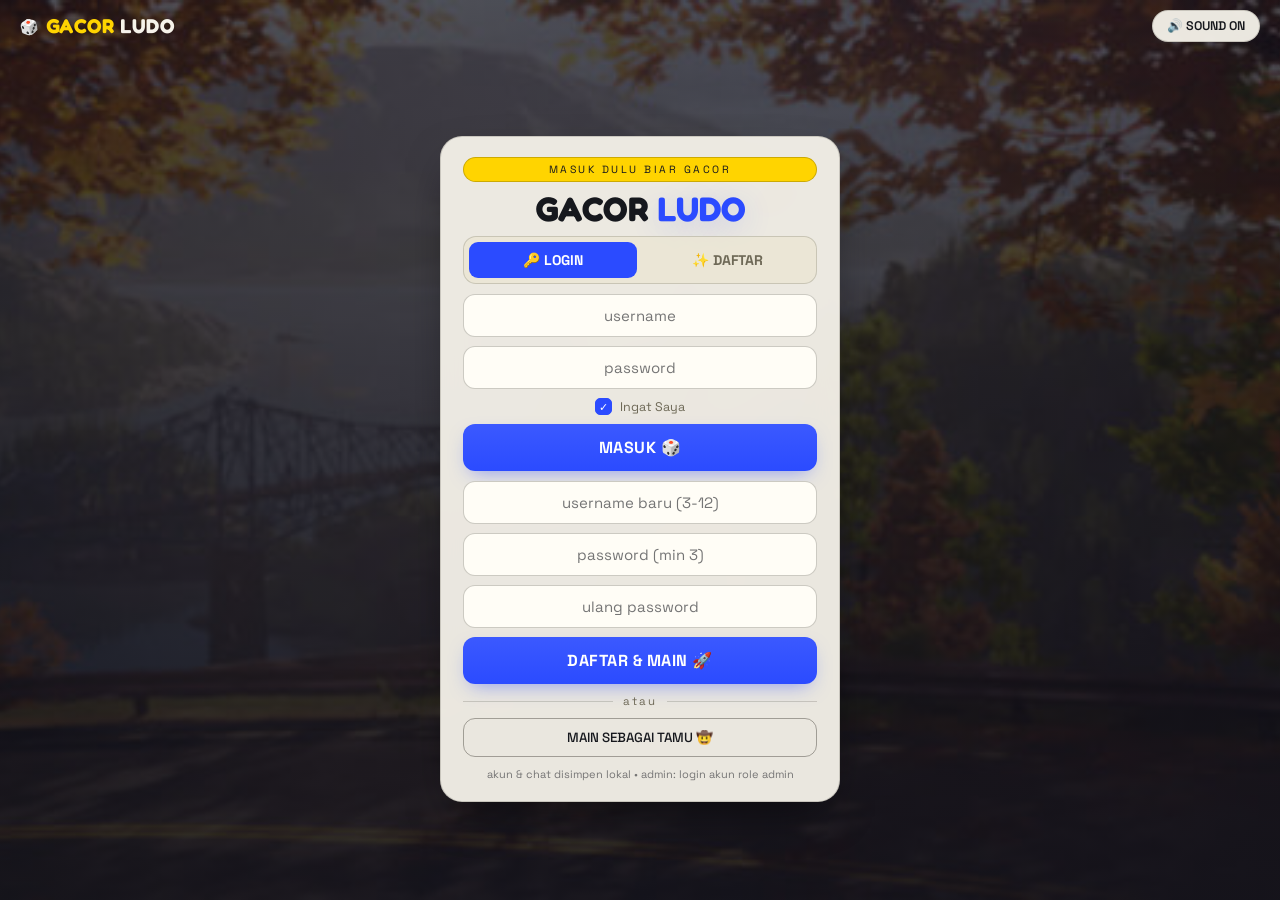
==== index.html @ 1b4fc074 "v7.4: fix admin double login — dashboard auto-unlock kalau udah login akun role admin (form kedua di" ====
<!DOCTYPE html>
<html lang="id">
<head>
<meta charset="UTF-8">
<meta name="viewport" content="width=device-width, initial-scale=1, viewport-fit=cover">
<meta name="theme-color" content="#141B2E">
<title>GACOR LUDO — Ludo Online 4 Pemain</title>
<link rel="preconnect" href="https://fonts.googleapis.com">
<link rel="preconnect" href="https://fonts.gstatic.com" crossorigin>
<link href="https://fonts.googleapis.com/css2?family=Fredoka:wght@400;500;600;700&family=Space+Grotesk:wght@400;500;700&display=swap" rel="stylesheet">
<link rel="stylesheet" href="css/style.css?v=7.4">
</head>
<body>
<div id="bg"><img id="bgImg" src="assets/img/bg-lobby.jpg" alt=""><div class="bgShade"></div></div>

<header id="top">
  <div id="brand"><span class="diceIco">🎲</span><span class="b1">GACOR</span><span class="b2">LUDO</span></div>
  <div id="topBtns">
    <span id="userChip" class="chip" hidden></span>
    <span id="roomChip" class="chip" hidden></span>
    <button id="sndBtn" class="chipBtn">🔊 SOUND ON</button>
    <button id="adminBtn" class="chipBtn" hidden>📊 ADMIN</button>
    <button id="quitBtn" class="chipBtn danger" hidden>KELUAR</button>
  </div>
</header>

<main>
  <!-- AUTH -->
  <section id="scr-auth" class="screen">
    <div class="authBox">
      <div class="badge">MASUK DULU BIAR GACOR</div>
      <h1 class="authTitle">GACOR <span>LUDO</span></h1>
      <div class="authTabs">
        <button id="tabLogin" class="on">🔑 LOGIN</button>
        <button id="tabReg">✨ DAFTAR</button>
      </div>
      <div class="authForm" id="fLogin">
        <input id="loginUser" class="aIn" maxlength="12" placeholder="username" autocomplete="off">
        <input id="loginPw" class="aIn" type="password" maxlength="24" placeholder="password">
        <label class="remember"><input type="checkbox" id="rememberMe" checked><span class="cbx"></span>Ingat Saya</label>
        <button id="btnLogin" class="go big">MASUK 🎲</button>
      </div>
      <div class="authForm" id="fReg" hidden>
        <input id="regUser" class="aIn" maxlength="12" placeholder="username baru (3-12)" autocomplete="off">
        <input id="regPw" class="aIn" type="password" maxlength="24" placeholder="password (min 3)">
        <input id="regPw2" class="aIn" type="password" maxlength="24" placeholder="ulang password">
        <button id="btnReg" class="go big">DAFTAR &amp; MAIN 🚀</button>
      </div>
      <div class="authSep">atau</div>
      <button id="btnGuest" class="ghost">MAIN SEBAGAI TAMU 🤠</button>
      <p class="foot">akun &amp; chat disimpen lokal • admin: login akun role admin</p>
    </div>
  </section>

  <!-- MENU / LOBBY (100vh fit) -->
  <section id="scr-menu" class="screen" hidden>
    <div class="hero">
      <div class="badge">ONLINE • ROOM CODE • LAWAN BOT • 4 PEMAIN</div>
      <h1>GACOR <span>LUDO</span></h1>
    </div>
    <div class="menuGrid">
      <div class="modes">
        <div class="mcard">
          <div class="mt">🤖 LAWAN BOT</div>
          <div class="seg" id="botN"><button data-v="1" class="on">1 BOT</button><button data-v="2">2 BOT</button><button data-v="3">3 BOT</button></div>
          <button class="go" data-mode="bot">GAS MAIN →</button>
        </div>
        <div class="mcard">
          <div class="mt">🌐 BUAT ROOM</div>
          <div class="md">Main online beneran. Dapet kode room, share ke temen-temen lo.</div>
          <div class="seg" id="roomMode"><button data-v="public" class="on">🌍 PUBLIK</button><button data-v="private">🔒 PRIVAT</button></div>
          <input id="roomPwIn" class="codeIn" type="password" maxlength="12" placeholder="PW ROOM (privat)" autocomplete="off" hidden>
          <button class="go" data-mode="host">BUAT ROOM →</button>
        </div>
        <div class="mcard">
          <div class="mt">🔑 JOIN ROOM</div>
          <input id="codeIn" class="codeIn" maxlength="6" placeholder="KODE" autocomplete="off">
          <input id="pwIn" class="codeIn" type="password" maxlength="12" placeholder="PW (kalo privat)" autocomplete="off">
          <button class="go" data-mode="join">MASUK ROOM →</button>
        </div>
        <div class="mcard">
          <div class="mt">🌍 ROOM PUBLIK</div>
          <div id="pubBox" class="pubList"><span class="mut">sepi — belum ada room publik 🌙</span></div>
        </div>
        <div class="mcard">
          <div class="mt">📜 RIWAYAT</div>
          <div id="histBox" class="histBox">belum ada game — gas main dulu!</div>
        </div>
      </div>
      <div class="chatBox menuChat">
        <div class="ft">💬 CHAT GLOBAL</div>
        <div class="chatList" data-room="global"></div>
        <form class="chatForm"><input maxlength="120" placeholder="ngobong sama semua…" autocomplete="off"><button type="submit" class="go">➤</button></form>
      </div>
    </div>
    <p class="foot">dadu jujur • token nggak bisa ditipu • semoga gacor 🍀</p>
  </section>

  <!-- LOBBY ROOM -->
  <section id="scr-lobby" class="screen" hidden>
    <div class="lob">
      <div class="lobT">LOBI ROOM</div>
      <div class="codeBig"><span id="codeTxt">·····</span><button id="copyBtn" title="copy kode">📋</button></div>
      <div class="lobHint">share kode ini ke temen lo — host bisa isi kursi kosong pake bot.</div>
      <div id="seatList"></div>
      <div class="chatBox lobChat">
        <div class="ft">💬 CHAT ROOM</div>
        <div class="chatList" data-room="lobby"></div>
        <form class="chatForm"><input maxlength="120" placeholder="santai dulu, ngobrol…" autocomplete="off"><button type="submit" class="go">➤</button></form>
      </div>
      <div class="lobBtns">
        <button id="startBtn" class="go big">MULAI MAIN 🎲</button>
        <button id="leaveBtn" class="ghost">KELUAR</button>
      </div>
    </div>
  </section>

  <!-- GAME -->
  <section id="scr-game" class="screen" hidden>
    <div id="boardCol">
      <div id="boardWrap">
        <div id="boardBox">
          <!-- 4 slot dadu di luar papan: nempel pangkalan masing-masing -->
          <div class="diceSlot" id="slot-red" data-seat="0"><div class="slotRing"></div></div>
          <div class="diceSlot" id="slot-green" data-seat="1"><div class="slotRing"></div></div>
          <div class="diceSlot" id="slot-yellow" data-seat="2"><div class="slotRing"></div></div>
          <div class="diceSlot" id="slot-blue" data-seat="3"><div class="slotRing"></div></div>
          <div id="board"></div>
          <!-- dadu 3D + hint: pencet dadu buat lempar -->
          <div id="diceDock" hidden>
            <div class="diceWrap" id="diceWrap"><div class="dice" id="dice"><div class="cube" id="cube"></div></div></div>
            <div id="diceHint">…</div>
          </div>
        </div>
      </div>
    </div>
    <aside id="side">
      <div id="turnbar"><span class="td" id="turnDot"></span><span id="turnTxt">…</span></div>
      <div class="chatBox">
        <div class="ft">💬 CHAT MATCH</div>
        <div class="chatList" data-room="global"></div>
        <form class="chatForm"><input id="chatIn" maxlength="120" placeholder="ngomong dong…" autocomplete="off"><button type="submit" class="go">➤</button></form>
      </div>
    </aside>
  </section>

  <!-- ADMIN (dipisah section, di bawah — buka via tombol ADMIN yang cuma muncul buat role admin) -->
  <section id="scr-admin" class="screen" hidden>
    <div class="adminWrap">
      <div class="aHead">
        <h1 class="admTitle">📊 ADMIN <span>GACOR LUDO</span></h1>
        <button class="chipBtn" id="admBack">← BALIK GAME</button>
      </div>

      <div id="lockCard" class="aCard">
        <h2>MASUK DASHBOARD</h2>
        <div class="mut" style="font-size:12px;margin-top:-6px">login dulu di game pakai akun role admin — dashboard bakal kebuka otomatis 👑</div>
        <div class="pwForm">
          <input id="admUser" placeholder="username admin" autocomplete="off">
          <input id="admPw" type="password" placeholder="password akun" autocomplete="off">
          <button class="aBtn gold" id="admGo">BUKA 🔓</button>
        </div>
      </div>

      <div id="dash" hidden>
        <div class="statRow">
          <div class="stat"><div class="n" id="stUsers">0</div><div class="l">AKUN</div></div>
          <div class="stat"><div class="n" id="stOnline">0</div><div class="l">ONLINE</div></div>
          <div class="stat"><div class="n" id="stGames">0</div><div class="l">GAME</div></div>
          <div class="stat"><div class="n" id="stChat">0</div><div class="l">CHAT</div></div>
        </div>

        <div class="aCard">
          <h2>🟢 YANG ONLINE <span class="mut" id="onlineWhen"></span></h2>
          <div id="onlineList"></div>
        </div>

        <div class="aCard">
          <h2>👤 AKUN + PASSWORD <button class="aBtn" id="togglePw">👁️ TAMPILIN</button></h2>
          <div style="overflow-x:auto"><table id="userTable"></table></div>
        </div>

        <div class="aCard">
          <h2>💬 CHAT PEMAIN <button class="aBtn danger" id="clearChat">🗑️ HAPUS SEMUA</button></h2>
          <div id="chatView" style="max-height:280px;overflow-y:auto"></div>
        </div>

        <div class="aCard">
          <h2>🏆 RIWAYAT GAME</h2>
          <div id="gameView" style="max-height:280px;overflow-y:auto"></div>
        </div>

        <div class="aCard">
          <h2>⚙️ GANTI PASSWORD AKUN LO <span class="mut" id="whoAmI"></span></h2>
          <div class="pwForm">
            <input id="oldPw" type="password" placeholder="password lama">
            <input id="newPw" type="password" placeholder="password baru (min 3)">
            <input id="newPw2" type="password" placeholder="ulang password baru">
            <button class="aBtn gold" id="savePw">GANTI PASSWORD 🔑</button>
          </div>
          <div class="mut" style="font-size:11px">tiap akun admin ganti password-nya sendiri — gak ada kode default global lagi</div>
          <div class="aBtns" style="margin-top:10px">
            <button class="aBtn" id="expBtn">⬇️ EXPORT DATABASE</button>
            <label class="aBtn" style="cursor:pointer">⬆️ IMPORT<input type="file" id="impFile" accept=".json" hidden></label>
          </div>
        </div>
      </div>
    </div>
  </section>
</main>

<div id="toasts"></div>
<div id="modal" hidden><div class="mbox" id="mbox"></div></div>
<div id="eatFlash"></div>
<canvas id="fx"></canvas>

<script src="js/db.js?v=7.4"></script>
<script src="js/game.js?v=7.4"></script>
<script src="js/net.js?v=7.4"></script>
<script src="js/ui.js?v=7.4"></script>
<script src="js/main.js?v=7.4"></script>
<script src="js/admin.js?v=7.4"></script>
</body>
</html>
---- css/style.css ----
:root{
  --bg:#10141F; --panel:rgba(246,243,234,.95); --panel2:#EFE9D8; --line:rgba(23,20,12,.16);
  --txt:#16181D; --mut:#6E6957; --gold:#FFD400; --gold2:#FFE066; --pri:#2B4BFF; --priD:#1E3AE0;
  --red:#E5484D; --redD:#B3383C; --green:#2FBF71; --greenD:#1F8A50;
  --yellow:#F2B705; --yellowD:#B98A04; --blue:#3E8BFF; --blueD:#2A5FB3;
  --cell:#F5EFE2; --ivory:#FDFBF4;
  --dsz:64px;
}
*{box-sizing:border-box;-webkit-tap-highlight-color:transparent}
html,body{margin:0;padding:0;height:100%}
body{
  background:var(--bg); color:var(--txt);
  font-family:'Space Grotesk',system-ui,Segoe UI,sans-serif;
  min-height:100dvh; overflow-x:hidden;
}
button{font-family:inherit;border:none;background:none;color:inherit;cursor:pointer}
input{font-family:inherit}
h1,h2,h3,.disp{font-family:'Fredoka','Segoe UI',sans-serif}

/* ===== background gambar (lobby & match) — TETAP, warna UI di atasnya yang dibenah ===== */
#bg{position:fixed;inset:0;z-index:-2;overflow:hidden;background:var(--bg)}
#bgImg{width:100%;height:100%;object-fit:cover;position:absolute;inset:0}
.bgShade{position:absolute;inset:0;background:
  linear-gradient(180deg, rgba(10,14,26,.72), rgba(10,14,26,.85)),
  radial-gradient(1000px 600px at 75% -10%, rgba(43,75,255,.12), transparent 60%),
  radial-gradient(900px 600px at -10% 110%, rgba(255,212,0,.07), transparent 55%)}
body[data-scene="game"] #bgImg{content:url('../assets/img/bg-match.jpg')}

/* ===== topbar ===== */
#top{display:flex;align-items:center;justify-content:space-between;gap:10px;
  padding:10px 20px;max-width:1280px;margin:0 auto}
#brand{font-family:'Fredoka';font-weight:700;font-size:20px;letter-spacing:.5px;display:flex;gap:6px;align-items:baseline;user-select:none;flex:none}
#brand .b1{color:var(--gold)}
#brand .b2{color:#F6F3EA}
#brand .diceIco{font-size:15px;transform:rotate(-12deg) translateY(-1px)}
#topBtns{display:flex;gap:8px;align-items:center;min-width:0}
#topBtns > *{flex-shrink:1}
.chip{background:var(--panel);border:1px solid var(--line);border-radius:999px;
  padding:5px 12px;font-size:12px;color:var(--mut);letter-spacing:1px;backdrop-filter:blur(8px)}
.chipBtn{background:var(--panel);border:1px solid var(--line);border-radius:999px;
  padding:7px 14px;font-size:12.5px;font-weight:600;color:var(--txt);transition:.18s;backdrop-filter:blur(8px)}
.chipBtn:hover{border-color:var(--pri);color:var(--pri)}
.chipBtn.danger:hover{border-color:var(--red);color:var(--red)}

main{max-width:1280px;margin:0 auto;padding:0 20px 4px}
.screen[hidden]{display:none!important}

/* ===== glass card ===== */
.glass{background:var(--panel);border:1px solid var(--line);border-radius:22px;
  backdrop-filter:blur(14px);box-shadow:0 18px 50px -20px #000a}

/* ===== auth (kartu cream) ===== */
#scr-auth{display:flex;justify-content:center;align-items:center;min-height:calc(100dvh - 66px);padding:8px 0}
.authBox{width:100%;max-width:400px;display:flex;flex-direction:column;gap:10px;
  padding:20px 22px;text-align:center;
  background:var(--panel);border:1px solid var(--line);border-radius:22px;
  backdrop-filter:blur(14px);box-shadow:0 18px 50px -20px #000a}
.authTitle{font-size:34px;margin:0;line-height:1;color:var(--txt)}
.authTitle span{color:var(--pri);text-shadow:0 6px 30px #2B4BFF33}
.authTabs{display:flex;gap:6px;background:rgba(236,230,212,.8);border:1px solid var(--line);border-radius:13px;padding:5px}
.authTabs button{flex:1;padding:9px 0;border-radius:9px;font-weight:700;font-size:14px;color:var(--mut);font-family:'Fredoka')}
.authTabs button.on{background:var(--pri);color:#fff}
.authForm{display:flex;flex-direction:column;gap:9px}
.aIn{background:#FFFDF6;border:1px solid rgba(23,20,12,.22);border-radius:12px;color:var(--txt);
  font-size:15px;padding:11px 14px;outline:none;text-align:center}
.aIn:focus{border-color:var(--pri)}
.remember{display:flex;align-items:center;gap:8px;justify-content:center;font-size:12.5px;color:var(--mut);cursor:pointer;user-select:none}
.remember input{display:none}
.remember .cbx{width:17px;height:17px;border-radius:5px;border:1.5px solid var(--mut);display:inline-grid;place-items:center;transition:.15s;flex:none}
.remember .cbx::after{content:'✓';font-size:11px;color:#fff;opacity:0;transform:scale(.4);transition:.15s}
.remember input:checked + .cbx{background:var(--pri);border-color:var(--pri)}
.remember input:checked + .cbx::after{opacity:1;transform:scale(1)}
.authSep{color:var(--mut);font-size:11.5px;letter-spacing:2px;display:flex;align-items:center;gap:10px}
.authSep::before,.authSep::after{content:'';flex:1;height:1px;background:var(--line)}
.authBox .foot{color:rgba(22,24,29,.55)}

/* ===== menu 100vh fit + chat global ===== */
#scr-menu{display:flex;flex-direction:column;gap:8px;min-height:calc(100dvh - 66px);justify-content:center}
.hero{display:flex;flex-direction:column;align-items:center;gap:8px;text-align:center}
.hero h1{font-size:clamp(36px,5.5vh,56px);margin:0;line-height:1;color:#F6F3EA}
.hero h1 span{color:var(--gold);text-shadow:0 8px 34px #FFD40044}
.badge{font-size:10.5px;letter-spacing:2.5px;color:#16181D;border:1px solid rgba(23,20,12,.22);
  border-radius:999px;padding:5px 14px;background:var(--gold)}
.menuGrid{display:grid;grid-template-columns:minmax(0,1.6fr) minmax(220px,1fr);gap:12px;width:100%}
.modes{display:grid;grid-template-columns:repeat(auto-fit,minmax(210px,1fr));gap:10px}
.mcard{background:var(--panel);border:1px solid var(--line);border-radius:18px;padding:13px;
  display:flex;flex-direction:column;gap:8px;backdrop-filter:blur(14px);
  transition:transform .2s,border-color .2s,box-shadow .2s}
.mcard:hover{transform:translateY(-3px);border-color:#FFD40099;box-shadow:0 16px 40px -16px #000c}
.mt{font-family:'Fredoka';font-weight:600;font-size:15.5px;letter-spacing:.4px}
.md{color:var(--mut);font-size:12px;line-height:1.45;flex:1}
.seg{display:flex;gap:5px;background:rgba(236,230,212,.8);border:1px solid var(--line);border-radius:11px;padding:4px}
.seg button{flex:1;padding:6.5px 0;border-radius:8px;font-weight:700;color:var(--mut);font-size:12.5px;transition:color .22s,background .22s}
.seg button.on{color:#16181D}
.seg button:not(.on):hover{color:var(--txt)}
.go{background:linear-gradient(180deg,#3B59FF,var(--pri));color:#fff;
  font-weight:700;font-size:13.5px;letter-spacing:.5px;border-radius:12px;padding:10px 14px;
  transition:transform .15s,box-shadow .15s,filter .15s;box-shadow:0 8px 20px -8px #2B4BFF88;font-family:'Fredoka')}
.go:hover{transform:translateY(-2px);filter:brightness(1.06)}
.go:active{transform:scale(.97)}
.go:disabled{filter:grayscale(.7) brightness(.7);cursor:not-allowed;transform:none}
.go.big{padding:13px;font-size:16px}
.go.ready{background:linear-gradient(180deg,#FFE066,var(--gold));color:#16181D;box-shadow:0 8px 22px -8px #FFD400AA;
  animation:pulseReady 1.6s ease-in-out infinite}
@keyframes pulseReady{0%,100%{transform:translateY(0)}50%{transform:translateY(-2px)}}
.ghost{border:1px solid rgba(23,20,12,.35);border-radius:12px;padding:10px 16px;color:var(--txt);font-weight:500;transition:.15s;background:transparent}
.ghost:hover{background:rgba(23,20,12,.06);border-color:rgba(23,20,12,.6)}
.codeIn{background:#FFFDF6;border:1px solid rgba(23,20,12,.22);border-radius:11px;color:var(--txt);
  font-size:16px;font-weight:700;letter-spacing:5px;text-align:center;padding:10px;outline:none;width:100%;text-transform:uppercase}
.codeIn:focus{border-color:var(--pri)}
#pwIn,#roomPwIn{letter-spacing:1.5px;font-size:14px}
.foot{color:rgba(246,243,234,.6);font-size:11px;text-align:center;margin:0}
.histBox{display:flex;flex-direction:column;gap:5px;max-height:150px;overflow-y:auto;font-size:11.5px}
.hStats{display:flex;gap:8px;flex-wrap:wrap;color:var(--txt);font-weight:600}
.hStats.mut{color:var(--mut);font-weight:400}
.hGame{display:flex;gap:8px;color:#3A3E48;line-height:1.4}
.hGame .w{color:#2FBF71;font-weight:700;white-space:nowrap}
.hGame.mut{color:#8A8368}

/* daftar room publik */
.pubList{display:flex;flex-direction:column;gap:6px;max-height:168px;overflow-y:auto;font-size:12px}
.pubList .mut{color:var(--mut)}
.pubRow{display:flex;align-items:center;gap:8px;background:#FFFDF6;border:1px solid var(--line);
  border-radius:10px;padding:7px 10px}
.pubRow .pc{font-family:'Fredoka';font-weight:700;letter-spacing:2px;color:var(--pri)}
.pubRow .ph{flex:1;color:var(--mut);overflow:hidden;text-overflow:ellipsis;white-space:nowrap}
.pubRow .go{padding:6px 10px;font-size:11px;border-radius:9px;letter-spacing:0}

/* ===== lobby room ===== */
#scr-lobby{display:flex;justify-content:center;align-items:center;min-height:calc(100dvh - 66px);padding:4px 0}
.lob{width:100%;max-width:520px;display:flex;flex-direction:column;gap:11px;padding:18px 22px;
  background:var(--panel);border:1px solid var(--line);border-radius:22px;
  backdrop-filter:blur(14px);box-shadow:0 18px 50px -20px #000a}
.lobT{font-family:'Fredoka';font-weight:600;font-size:13px;letter-spacing:3px;color:var(--mut)}
.codeBig{display:flex;align-items:center;gap:12px}
#codeTxt{font-family:'Fredoka';font-size:42px;font-weight:700;letter-spacing:11px;color:var(--txt)}
#copyBtn{font-size:20px;background:var(--panel2);border:1px solid var(--line);border-radius:11px;padding:8px 12px;transition:.15s}
#copyBtn:hover{border-color:var(--pri)}
.lobHint{color:var(--mut);font-size:12px}
#seatList{display:flex;flex-direction:column;gap:7px}
.lobChat{flex:none}
.lobChat .chatList{height:120px;flex:none}
.srow{display:flex;align-items:center;gap:11px;background:rgba(236,230,212,.75);border:1px solid var(--line);
  border-radius:12px;padding:9px 12px}
.sdot{width:15px;height:15px;border-radius:50%;flex:none;box-shadow:inset 0 -2px 3px #0006}
.sname{flex:1;font-weight:600;font-size:13.5px;min-width:0;overflow:hidden;text-overflow:ellipsis;white-space:nowrap;color:var(--txt)}
.sname .mut{color:var(--mut);font-weight:400}
.sTag{font-size:10px;letter-spacing:1px;color:var(--mut);border:1px solid var(--line);border-radius:999px;padding:3px 8px;white-space:nowrap}
.sBtns{display:flex;gap:5px}
.sBtns button{background:#FFFDF6;border:1px solid var(--line);border-radius:8px;padding:5px 9px;font-size:11.5px;transition:.15s}
.sBtns button:hover{border-color:var(--pri)}
.sBtns button.on{background:var(--gold);color:#16181D;border-color:var(--gold);font-weight:700}
.lobBtns{display:flex;gap:9px}
.lobBtns .go{flex:1}

/* ===== game layout: papan tengah, fit 1 layar ===== */
#scr-game{display:grid;grid-template-columns:minmax(0,1fr) 300px;gap:14px;align-items:stretch;box-sizing:border-box;
  height:calc(100dvh - 60px);min-height:430px}
#boardCol{display:flex;align-items:center;justify-content:center;min-width:0;min-height:0}
#boardWrap{display:flex;flex-direction:column;align-items:center;justify-content:center;gap:8px;width:100%;height:100%;min-height:0}
#boardBox{position:relative;height:100%;aspect-ratio:1;max-width:100%;min-height:0}

/* 4 slot dadu di luar papan — nempel pangkalan masing-masing */
.diceSlot{position:absolute;width:var(--dslot,72px);height:var(--dslot,72px);border-radius:16px;
  background:rgba(18,20,26,.62);border:1.5px dashed rgba(246,243,234,.32);
  display:grid;place-items:center;transition:border-color .3s, box-shadow .3s, background .3s;z-index:5}
.diceSlot .slotRing{position:absolute;inset:-6px;border-radius:19px;border:2.5px solid transparent;transition:.3s;pointer-events:none}
.diceSlot.active{border-style:solid;border-color:#FFD400CC;background:rgba(255,212,0,.08);
  box-shadow:0 0 26px -4px #FFD40066, inset 0 0 18px rgba(255,212,0,.10)}
.diceSlot.active .slotRing{border-color:var(--gold);animation:slotPulse 1.5s ease-in-out infinite}
@keyframes slotPulse{0%,100%{opacity:.35;transform:scale(1)}50%{opacity:1;transform:scale(1.04)}}
/* merah kiri-atas, hijau kanan-atas, biru kiri-bawah, kuning kanan-bawah */
#slot-red{left:calc(-1 * var(--dslot,72px) - 10px);top:4%}
#slot-green{right:calc(-1 * var(--dslot,72px) - 10px);top:4%}
#slot-blue{left:calc(-1 * var(--dslot,72px) - 10px);bottom:4%}
#slot-yellow{right:calc(-1 * var(--dslot,72px) - 10px);bottom:4%}

/* tombol LEMPAR dihapus — pencet dadu langsung buat lempar */
.rollMain{display:none!important}

/* board */
#board{position:relative;width:100%;aspect-ratio:1;display:grid;
  grid-template-columns:repeat(15,1fr);grid-template-rows:repeat(15,1fr);
  gap:2px;padding:8px;background:rgba(20,25,38,.92);border:1px solid #ffffff14;border-radius:20px;
  box-shadow:0 30px 70px -30px #000e, 0 0 0 1px #0009, inset 0 1px 0 #ffffff10}
.cell{position:relative;background:var(--cell);border-radius:22%;box-shadow:inset 0 0 0 1px #E0D5BE}
.cell.star::after{content:'★';position:absolute;inset:0;display:grid;place-items:center;
  color:#C79A1B;font-size:min(3.4vw,18px);opacity:.95}
.cell.start{position:relative}
.cell.start::after{position:absolute;inset:0;display:grid;place-items:center;
  color:#ffffffd9;font-size:min(2.6vw,14px);font-weight:700;font-family:'Fredoka'}
.cell.hcol{position:relative}
.cell.hcol::after{position:absolute;inset:0;display:grid;place-items:center;color:#ffffff70;font-size:min(2.8vw,15px)}
.base{border-radius:14%;position:relative;box-shadow:inset 0 0 0 2px #0003, inset 0 -10px 26px #0004}
.bslots{position:absolute;inset:11%;display:grid;grid-template:1fr 1fr / 1fr 1fr;gap:9%}
.slot{background:var(--ivory);border-radius:50%;box-shadow:inset 0 0 0 3px #00000018, inset 0 -5px 9px #00000012, 0 2px 4px #0004}
#homeC{border-radius:10%;position:relative;overflow:hidden;
  box-shadow:inset 0 0 0 2px #0003, inset 0 -12px 26px #0004}
#homeC::before{content:'';position:absolute;inset:0;
  background:conic-gradient(from 45deg, var(--yellow) 0 25%, var(--blue) 0 50%, var(--red) 0 75%, var(--green) 0)}
#homeC::after{content:'★';position:absolute;inset:0;display:grid;place-items:center;
  font-size:min(3vw,16px);color:#fffdfc;filter:drop-shadow(0 2px 3px #0006);z-index:2}
.base.turn{animation:baseGlow 1.6s ease-in-out infinite}
@keyframes baseGlow{0%,100%{box-shadow:inset 0 0 0 2px #0003, 0 0 0 0 #FFD40000}50%{box-shadow:inset 0 0 0 2px #FFD400, 0 0 26px 2px #FFD40066}}

/* dadu 3D di slot */
#diceDock{display:none;flex-direction:column;align-items:center;gap:4px}
.diceSlot #diceDock{display:flex}
.diceWrap{animation:diceBob 2.6s ease-in-out infinite}
@keyframes diceBob{0%,100%{transform:translateY(0) rotate(-2deg)}50%{transform:translateY(-4px) rotate(2deg)}}
.dice{width:calc(var(--dslot,74px) * .62);height:calc(var(--dslot,74px) * .62);perspective:460px;cursor:pointer}
.diceWrap.mine{filter:drop-shadow(0 0 14px #FFD400AA)}
.cube{width:100%;height:100%;position:relative;transform-style:preserve-3d;
  transition:transform .82s cubic-bezier(.18,.68,.24,1)}
.f{position:absolute;inset:0;background:linear-gradient(150deg,var(--ivory),#EAE1CC);
  border-radius:19%;display:grid;grid-template:repeat(3,1fr)/repeat(3,1fr);place-items:center;padding:15%;
  box-shadow:inset 0 0 0 2.5px #00000022, inset 0 -7px 12px #00000014}
.pip{width:68%;height:68%;border-radius:50%;background:radial-gradient(circle at 35% 30%, #434E63, #171E2B)}
.f1{transform:translateZ(calc(var(--dszf,40px)/2))}
.f2{transform:rotateX(90deg) translateZ(calc(var(--dszf,40px)/2))}
.f3{transform:rotateY(90deg) translateZ(calc(var(--dszf,40px)/2))}
.f4{transform:rotateY(-90deg) translateZ(calc(var(--dszf,40px)/2))}
.f5{transform:rotateX(-90deg) translateZ(calc(var(--dszf,40px)/2))}
.f6{transform:rotateY(180deg) translateZ(calc(var(--dszf,40px)/2))}
#diceHint{font-size:10px;color:rgba(246,243,234,.8);text-align:center;min-height:12px;max-width:110px;line-height:1.25}

/* token */
.tok{position:absolute;left:0;top:0;will-change:transform;pointer-events:auto;z-index:20;
  filter:drop-shadow(0 4px 5px #0008);transition:transform .15s ease}
.tok .bd{position:absolute;inset:0;border-radius:50%;
  box-shadow:inset 0 -4px 7px #0006, inset 0 3px 4px #fff4, 0 3px 5px #0007}
.tok .bd::before{content:'';position:absolute;left:17%;top:10%;width:32%;height:24%;border-radius:50%;
  background:#fffdfcb0;filter:blur(1.2px)}
.tok .ring{position:absolute;inset:-24%;border-radius:50%;border:3px solid var(--gold);
  opacity:0;pointer-events:none}
.tok.can{cursor:pointer;z-index:30}
.tok.can .ring{opacity:1;animation:ringPulse 1s ease-in-out infinite}
.tok.can .bd{animation:tokBob .72s ease-in-out infinite}
.tok.moving{z-index:80}
.tok.moving .ring{opacity:0}
.tok .cnt{position:absolute;top:-7px;right:-7px;min-width:17px;height:17px;border-radius:999px;
  background:#0C1017;border:1.5px solid var(--gold);color:var(--gold);font-size:10.5px;font-weight:700;
  display:none;place-items:center;padding:0 3px;z-index:5}
@keyframes ringPulse{0%,100%{transform:scale(.94);opacity:.45}50%{transform:scale(1.12);opacity:1}}
@keyframes tokBob{0%,100%{transform:translateY(0) scale(1)}50%{transform:translateY(-14%) scale(1.05,.95)}}

/* ===== sidebar: chat match ===== */
#side{display:flex;flex-direction:column;gap:10px;height:calc(100dvh - 80px);min-height:420px}
#turnbar{display:flex;align-items:center;gap:9px;background:var(--panel);border:1px solid var(--line);
  border-radius:999px;padding:9px 16px;font-size:13px;font-weight:600;letter-spacing:.4px;min-height:38px;backdrop-filter:blur(10px);flex:none}
#turnbar .td{width:10px;height:10px;border-radius:50%;flex:none}
.chatBox{display:flex;flex-direction:column;gap:8px;padding:12px 13px;min-height:0;
  background:var(--panel);border:1px solid var(--line);border-radius:16px;backdrop-filter:blur(14px)}
#side .chatBox{flex:1}
.chatBox .ft{font-size:10.5px;letter-spacing:2px;color:var(--mut);flex:none}
.chatList{display:flex;flex-direction:column;gap:6px;overflow-y:auto;font-size:12.5px;min-height:0;padding-right:2px}
.chatList::-webkit-scrollbar{width:5px}
.chatList::-webkit-scrollbar-thumb{background:#D9D2BC;border-radius:3px}
.cLine{display:flex;gap:7px;line-height:1.4;animation:feedIn .25s ease}
.cLine .who{font-weight:700;white-space:nowrap}
.cLine .tx{color:#3A3E48;word-break:break-word}
.cLine.me .tx{color:var(--pri)}
@keyframes feedIn{from{opacity:0;transform:translateY(-6px)}}
.chatForm{display:flex;gap:7px;flex:none}
.chatForm input{flex:1;background:#FFFDF6;border:1px solid rgba(23,20,12,.22);border-radius:10px;color:var(--txt);
  font-size:12.5px;padding:8px 11px;outline:none;min-width:0}
.chatForm input:focus{border-color:var(--pri)}
.chatForm .go{padding:8px 14px;font-size:13px}
/* chat global di menu */
.menuChat{height:100%;min-height:200px}
.menuChat .chatList{flex:1;max-height:calc(100dvh - 240px)}

/* ===== transisi antar screen (fade+rise — simple, gak lebay) ===== */
.screen{animation:scrIn .38s cubic-bezier(.2,.9,.3,1)}
@keyframes scrIn{from{opacity:0;transform:translateY(14px)}to{opacity:1;transform:none}}
#scr-auth .authBox{animation:scrIn .42s cubic-bezier(.2,.9,.3,1) .05s backwards}
#scr-lobby .lob{animation:scrIn .42s cubic-bezier(.2,.9,.3,1) .05s backwards}
.menuGrid .mcard{animation:scrIn .4s cubic-bezier(.2,.9,.3,1) backwards}
.menuGrid .mcard:nth-child(1){animation-delay:.06s}
.menuGrid .mcard:nth-child(2){animation-delay:.11s}
.menuGrid .mcard:nth-child(3){animation-delay:.16s}
.menuGrid .mcard:nth-child(4){animation-delay:.21s}
.menuGrid .mcard:nth-child(5){animation-delay:.26s}
/* seg toggle: indikator diatur JS biar bisa dianimasikan antar tombol */
.seg{position:relative;overflow:hidden}
.seg button{transition:color .22s,background .22s}
.seg .segGlider{position:absolute;top:4px;bottom:4px;border-radius:8px;background:var(--gold);
  box-shadow:0 3px 10px -3px #FFD40099;transition:left .28s cubic-bezier(.3,1.2,.4,1),width .28s cubic-bezier(.3,1.2,.4,1);
  pointer-events:none;z-index:0}
.seg button{position:relative;z-index:1}

/* toasts, modal, fx */
#toasts{position:fixed;top:14px;left:50%;transform:translateX(-50%);z-index:400;
  display:flex;flex-direction:column;gap:8px;align-items:center;pointer-events:none;width:max-content;max-width:92vw}
.toast{background:rgba(20,22,28,.96);border:1px solid rgba(246,243,234,.2);color:#F6F3EA;border-radius:999px;padding:9px 20px;
  font-size:13.5px;font-weight:600;box-shadow:0 14px 40px -12px #000d;animation:toastIn .28s ease;text-align:center;backdrop-filter:blur(10px)}
@keyframes toastIn{from{opacity:0;transform:translateY(-14px) scale(.92)}}
#modal{position:fixed;inset:0;z-index:500;background:rgba(5,7,11,.78);display:grid;place-items:center;padding:20px}
#modal[hidden]{display:none}
.mbox{background:var(--panel2);border:1px solid var(--line);border-radius:26px;padding:28px;max-width:480px;width:100%;
  text-align:center;box-shadow:0 40px 100px -30px #000;animation:mIn .35s cubic-bezier(.2,.9,.3,1.2)}
@keyframes mIn{from{opacity:0;transform:translateY(26px) scale(.93)}}
.mbox h2{margin:0 0 6px;font-size:26px;font-weight:700;color:var(--txt)}
.mbox .msub{color:var(--mut);font-size:13.5px;margin-bottom:18px}
.podium{display:flex;justify-content:center;align-items:flex-end;gap:10px;margin:18px 0 22px}
.pcol{display:flex;flex-direction:column;align-items:center;gap:7px}
.pcol .medal{font-size:24px}
.pcol .pav{width:44px;height:44px;border-radius:50%;display:grid;place-items:center;font-family:'Fredoka';font-weight:700;color:#fff;font-size:18px;box-shadow:inset 0 -4px 7px #0005}
.pcol .pn2{font-size:12.5px;font-weight:600;max-width:86px;overflow:hidden;text-overflow:ellipsis;white-space:nowrap}
.pcol .bar{width:58px;border-radius:9px 9px 4px 4px;background:linear-gradient(180deg,#FFD40033,#FFD40011);border:1px solid #FFD40044}
.mbtns{display:flex;gap:10px;justify-content:center;flex-wrap:wrap}
#fx{position:fixed;inset:0;z-index:600;pointer-events:none}
#eatFlash{position:fixed;inset:0;z-index:550;pointer-events:none;opacity:0}
#eatFlash.on{animation:eatFlash .55s ease-out}
@keyframes eatFlash{0%{opacity:.85}100%{opacity:0}}
.loseStamp{margin:14px auto 2px;display:inline-flex;flex-direction:column;align-items:center;gap:2px;
  font-family:'Fredoka';font-size:24px;font-weight:700;color:var(--red);animation:loseIn .5s cubic-bezier(.2,1.4,.4,1)}
.loseStamp span{font-size:11.5px;letter-spacing:2px;color:var(--mut);font-family:'Space Grotesk'}
@keyframes loseIn{0%{transform:scale(3) rotate(-14deg);opacity:0}60%{transform:scale(.92) rotate(2deg)}100%{transform:scale(1) rotate(0)}}

/* responsive */
@media (max-width:960px){
  #scr-game{display:flex;flex-direction:column;align-items:center;gap:10px;height:auto}
  #boardCol{width:100%}
  #boardWrap{height:auto}
  #boardBox{height:auto;width:min(100vw - 24px, calc(100dvh - 330px), 520px);margin:0 auto}
  :root{--dslot:56px}
  /* HP: slot dadu jadi baris horizontal DI ATAS papan biar gak keluar layar */
  .diceSlot{position:static!important;width:var(--dslot,56px);height:var(--dslot,56px)}
  #boardBox{display:grid;grid-template-columns:repeat(4,1fr);justify-items:center;align-items:center;padding-top:0}
  #slot-red,#slot-green,#slot-yellow,#slot-blue{grid-row:1}
  #slot-red{grid-column:1}#slot-green{grid-column:2}#slot-blue{grid-column:3}#slot-yellow{grid-column:4}
  #board{grid-row:2;grid-column:1/5;width:100%}
  #side{width:100%;position:static;height:auto;min-height:0}
  #side .chatBox{flex:none}
  #side .chatBox .chatList{max-height:150px;flex:none}
  #diceHint{display:none} /* hint kecil gak muat di slot HP — dadu doang */
  #adminBtn{display:none}
  #scr-menu{min-height:0;justify-content:flex-start;padding-top:12px}
  .menuGrid{grid-template-columns:1fr}
  .menuChat .chatList{max-height:180px}
  .modes{grid-template-columns:1fr 1fr}
  .mcard{padding:14px}
  .hero h1{font-size:clamp(38px,11vw,56px)}
  .authTitle{font-size:34px}
}
@media (max-width:740px){
  .modes{grid-template-columns:1fr}
  #top{padding:9px 12px;flex-wrap:wrap;row-gap:6px}
  #topBtns{flex-wrap:wrap;row-gap:6px;justify-content:flex-end;min-width:0}
  main{padding:0 10px 14px}
  #brand{font-size:16px}
  #brand .diceIco{font-size:13px}
  .chipBtn{padding:6px 10px;font-size:11px}
  .chip{padding:4px 9px;font-size:10.5px;letter-spacing:0}
  #userChip{max-width:90px;display:inline-block;white-space:nowrap;overflow:hidden;text-overflow:ellipsis}
  :root{--dslot:52px}
  #boardBox{width:min(100vw - 16px, calc(100dvh - 320px), 500px)}
  #board{gap:1.5px;padding:6px}
  #side .chatBox .chatList{max-height:130px}
  .toast{font-size:12px;padding:8px 14px;max-width:88vw}
  .mbox{padding:20px 16px}
  .mbox h2{font-size:20px}
  .pcol .pav{width:36px;height:36px;font-size:14px}
  .pcol .bar{width:44px}
  .loseStamp{font-size:19px}
  .hero h1{font-size:clamp(36px,13vw,48px)}
  .go{font-size:12.5px;padding:9px 12px}
}

/* ===== ADMIN (section dalam index.html) ===== */
#scr-admin{padding:16px 20px 40px;max-width:1000px;margin:0 auto}
.adminWrap{display:flex;flex-direction:column;gap:16px}
.aHead{display:flex;align-items:center;justify-content:space-between;gap:10px;flex-wrap:wrap}
.admTitle{font-family:'Fredoka';font-size:30px;margin:0;color:var(--txt)}
.admTitle span{color:var(--pri)}
.statRow{display:grid;grid-template-columns:repeat(auto-fit,minmax(150px,1fr));gap:12px}
.stat{background:var(--panel);border:1px solid var(--line);border-radius:16px;padding:14px 16px;backdrop-filter:blur(14px)}
.stat .n{font-family:'Fredoka';font-size:30px;font-weight:700;color:var(--pri)}
.stat .l{font-size:11px;letter-spacing:2px;color:var(--mut);margin-top:2px}
.aCard{background:var(--panel);border:1px solid var(--line);border-radius:18px;padding:18px;display:flex;flex-direction:column;gap:12px;backdrop-filter:blur(14px)}
.aCard h2{font-family:'Fredoka';font-size:16px;letter-spacing:2px;margin:0;color:var(--mut);display:flex;justify-content:space-between;align-items:center;gap:8px;flex-wrap:wrap}
table{width:100%;border-collapse:collapse;font-size:13px;color:var(--txt)}
th,td{padding:8px 10px;text-align:left;border-bottom:1px solid var(--line)}
th{color:var(--mut);font-size:10.5px;letter-spacing:1.5px;text-transform:uppercase}
td .pw{font-family:monospace;color:var(--pri);cursor:pointer}
.aBtns{display:flex;gap:8px;flex-wrap:wrap}
.aBtn{background:#FFFDF6;border:1px solid var(--line);border-radius:10px;padding:8px 14px;font-size:12.5px;font-weight:600;transition:.15s;color:var(--txt)}
.aBtn:hover{border-color:var(--pri);color:var(--pri)}
.aBtn.danger:hover{border-color:var(--red);color:var(--red)}
.aBtn.gold{background:var(--gold);color:#16181D;border-color:var(--gold)}
.pwForm{display:flex;gap:8px;flex-wrap:wrap}
.pwForm input{flex:1;min-width:130px;background:#FFFDF6;border:1px solid rgba(23,20,12,.22);border-radius:10px;color:var(--txt);padding:9px 12px;outline:none;font-size:13px}
.pwForm input:focus{border-color:var(--pri)}
.chatLine{display:flex;gap:8px;font-size:12.5px;padding:6px 2px;border-bottom:1px solid var(--line);align-items:baseline}
.chatLine .who{color:var(--pri);font-weight:700;white-space:nowrap}
.chatLine .rm{color:var(--mut);font-size:10.5px;white-space:nowrap}
.chatLine .tx{color:#3A3E48;word-break:break-word}
.gLine{display:flex;gap:10px;font-size:12.5px;padding:7px 2px;border-bottom:1px solid var(--line)}
.gLine .w{color:#2FBF71;font-weight:700;min-width:90px}
.gLine .ts{color:var(--mut);font-size:10.5px;margin-left:auto;white-space:nowrap}
.empty{color:#8A8368;font-size:12.5px;padding:8px 0}
#scr-admin .mut{color:var(--mut)}
@media(max-width:600px){
  #scr-admin{padding:12px 10px 30px}
  .admTitle{font-size:22px}
  th,td{padding:6px 7px;font-size:11px}
  td .pw{font-size:10px}
  .stat{padding:10px 12px}
  .stat .n{font-size:24px}
  .aCard{padding:14px}
  .aBtn{padding:7px 11px;font-size:11px}
  .pwForm input{min-width:100px;font-size:12px;padding:8px 10px}
  .gLine{flex-wrap:wrap}
}
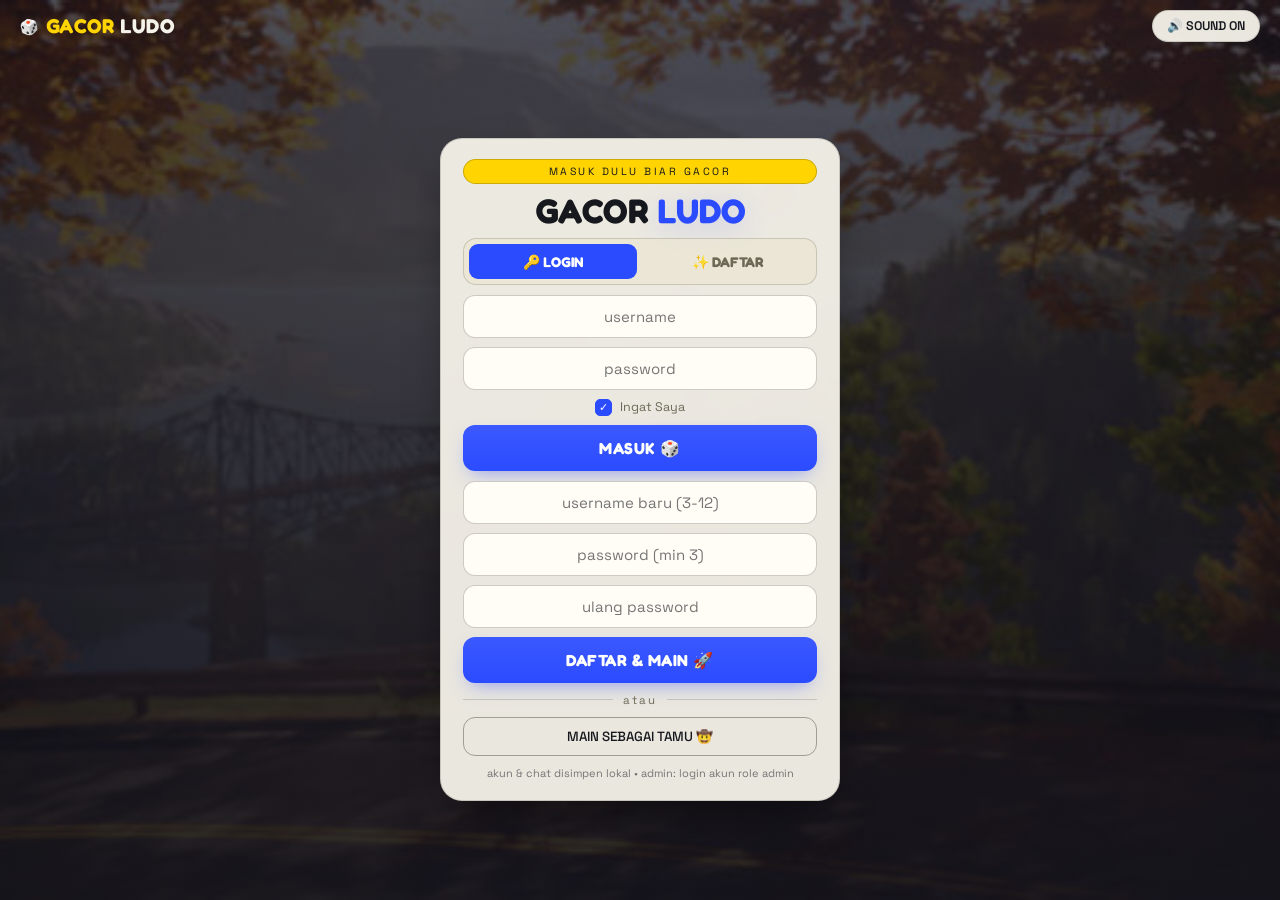
==== commit e8004c89: "v7.5: admin wajib pw manual, spasi dashboard lega, animasi ringan buat HP kentang, fix dadu 3D + typ" ====
--- a/index.html
+++ b/index.html
@@ -8,7 +8,7 @@
 <link rel="preconnect" href="https://fonts.googleapis.com">
 <link rel="preconnect" href="https://fonts.gstatic.com" crossorigin>
 <link href="https://fonts.googleapis.com/css2?family=Fredoka:wght@400;500;600;700&family=Space+Grotesk:wght@400;500;700&display=swap" rel="stylesheet">
-<link rel="stylesheet" href="css/style.css?v=7.4">
+<link rel="stylesheet" href="css/style.css?v=7.5">
 </head>
 <body>
 <div id="bg"><img id="bgImg" src="assets/img/bg-lobby.jpg" alt=""><div class="bgShade"></div></div>
@@ -153,8 +153,8 @@
       </div>
 
       <div id="lockCard" class="aCard">
-        <h2>MASUK DASHBOARD</h2>
-        <div class="mut" style="font-size:12px;margin-top:-6px">login dulu di game pakai akun role admin — dashboard bakal kebuka otomatis 👑</div>
+        <h2>🔒 MASUK DASHBOARD</h2>
+        <div class="mut" style="font-size:12px;margin-top:-6px">masuk pakai username &amp; password akun role admin 👑 — setting kebuka setelah pw bener</div>
         <div class="pwForm">
           <input id="admUser" placeholder="username admin" autocomplete="off">
           <input id="admPw" type="password" placeholder="password akun" autocomplete="off">
@@ -214,11 +214,11 @@
 <div id="eatFlash"></div>
 <canvas id="fx"></canvas>
 
-<script src="js/db.js?v=7.4"></script>
-<script src="js/game.js?v=7.4"></script>
-<script src="js/net.js?v=7.4"></script>
-<script src="js/ui.js?v=7.4"></script>
-<script src="js/main.js?v=7.4"></script>
-<script src="js/admin.js?v=7.4"></script>
+<script src="js/db.js?v=7.5"></script>
+<script src="js/game.js?v=7.5"></script>
+<script src="js/net.js?v=7.5"></script>
+<script src="js/ui.js?v=7.5"></script>
+<script src="js/main.js?v=7.5"></script>
+<script src="js/admin.js?v=7.5"></script>
 </body>
 </html>
--- a/css/style.css
+++ b/css/style.css
@@ -58,7 +58,7 @@
 .authTitle{font-size:34px;margin:0;line-height:1;color:var(--txt)}
 .authTitle span{color:var(--pri);text-shadow:0 6px 30px #2B4BFF33}
 .authTabs{display:flex;gap:6px;background:rgba(236,230,212,.8);border:1px solid var(--line);border-radius:13px;padding:5px}
-.authTabs button{flex:1;padding:9px 0;border-radius:9px;font-weight:700;font-size:14px;color:var(--mut);font-family:'Fredoka')}
+.authTabs button{flex:1;padding:9px 0;border-radius:9px;font-weight:700;font-size:14px;color:var(--mut);font-family:'Fredoka'}
 .authTabs button.on{background:var(--pri);color:#fff}
 .authForm{display:flex;flex-direction:column;gap:9px}
 .aIn{background:#FFFDF6;border:1px solid rgba(23,20,12,.22);border-radius:12px;color:var(--txt);
@@ -95,7 +95,7 @@
 .seg button:not(.on):hover{color:var(--txt)}
 .go{background:linear-gradient(180deg,#3B59FF,var(--pri));color:#fff;
   font-weight:700;font-size:13.5px;letter-spacing:.5px;border-radius:12px;padding:10px 14px;
-  transition:transform .15s,box-shadow .15s,filter .15s;box-shadow:0 8px 20px -8px #2B4BFF88;font-family:'Fredoka')}
+  transition:transform .15s,box-shadow .15s,filter .15s;box-shadow:0 8px 20px -8px #2B4BFF88;font-family:'Fredoka'}
 .go:hover{transform:translateY(-2px);filter:brightness(1.06)}
 .go:active{transform:scale(.97)}
 .go:disabled{filter:grayscale(.7) brightness(.7);cursor:not-allowed;transform:none}
@@ -200,15 +200,15 @@
   background:conic-gradient(from 45deg, var(--yellow) 0 25%, var(--blue) 0 50%, var(--red) 0 75%, var(--green) 0)}
 #homeC::after{content:'★';position:absolute;inset:0;display:grid;place-items:center;
   font-size:min(3vw,16px);color:#fffdfc;filter:drop-shadow(0 2px 3px #0006);z-index:2}
-.base.turn{animation:baseGlow 1.6s ease-in-out infinite}
-@keyframes baseGlow{0%,100%{box-shadow:inset 0 0 0 2px #0003, 0 0 0 0 #FFD40000}50%{box-shadow:inset 0 0 0 2px #FFD400, 0 0 26px 2px #FFD40066}}
+.base.turn::after{content:'';position:absolute;inset:0;border-radius:inherit;border:3px solid var(--gold);pointer-events:none;animation:baseGlow 1.6s ease-in-out infinite}
+@keyframes baseGlow{0%,100%{opacity:.22}50%{opacity:1}}
 
 /* dadu 3D di slot */
 #diceDock{display:none;flex-direction:column;align-items:center;gap:4px}
 .diceSlot #diceDock{display:flex}
 .diceWrap{animation:diceBob 2.6s ease-in-out infinite}
 @keyframes diceBob{0%,100%{transform:translateY(0) rotate(-2deg)}50%{transform:translateY(-4px) rotate(2deg)}}
-.dice{width:calc(var(--dslot,74px) * .62);height:calc(var(--dslot,74px) * .62);perspective:460px;cursor:pointer}
+.dice{width:calc(var(--dslot,72px) * .62);height:calc(var(--dslot,72px) * .62);--dszf:calc(var(--dslot,72px) * .62);perspective:460px;cursor:pointer}
 .diceWrap.mine{filter:drop-shadow(0 0 14px #FFD400AA)}
 .cube{width:100%;height:100%;position:relative;transform-style:preserve-3d;
   transition:transform .82s cubic-bezier(.18,.68,.24,1)}
@@ -318,13 +318,14 @@
 .loseStamp span{font-size:11.5px;letter-spacing:2px;color:var(--mut);font-family:'Space Grotesk'}
 @keyframes loseIn{0%{transform:scale(3) rotate(-14deg);opacity:0}60%{transform:scale(.92) rotate(2deg)}100%{transform:scale(1) rotate(0)}}
 
-/* responsive */
+/* perf HP kentang: blur berat (backdrop-filter) dimatiin, panel jadi solid —
+   animasi tinggal yang ringan (transform/opacity) */
 @media (max-width:960px){
   #scr-game{display:flex;flex-direction:column;align-items:center;gap:10px;height:auto}
   #boardCol{width:100%}
   #boardWrap{height:auto}
-  #boardBox{height:auto;width:min(100vw - 24px, calc(100dvh - 330px), 520px);margin:0 auto}
-  :root{--dslot:56px}
+  #boardBox{height:auto;margin:0 auto}
+  :root{--dslot:56px;--panel:#F6F3EA;--panel2:#EFE9D8}
   /* HP: slot dadu jadi baris horizontal DI ATAS papan biar gak keluar layar */
   .diceSlot{position:static!important;width:var(--dslot,56px);height:var(--dslot,56px)}
   #boardBox{display:grid;grid-template-columns:repeat(4,1fr);justify-items:center;align-items:center;padding-top:0}
@@ -335,7 +336,28 @@
   #side .chatBox{flex:none}
   #side .chatBox .chatList{max-height:150px;flex:none}
   #diceHint{display:none} /* hint kecil gak muat di slot HP — dadu doang */
-  #adminBtn{display:none}
+  .chip,.chipBtn,.mcard,.aCard,.stat,.chatBox,#turnbar,.authBox,.lob,#board,.mbox{
+    backdrop-filter:none;-webkit-backdrop-filter:none}
+  .diceWrap{animation:none}          /* bob dadu infinite = paint tiap frame, matiin */
+  .tok.can .bd{animation-duration:1.1s} /* bob token pelan dikit biar gak ngos */
+  .slotPulse{animation-duration:2.2s}
+  .tok{filter:drop-shadow(0 3px 4px #0007)} /* shadow token ditenangin */
+  #boardBox{width:min(100vw - 16px, calc(100dvh - 320px), 500px)}
+  .dice{--dszf:calc(var(--dslot,56px) * .62)}
+  #adminBtn{display:inline-flex}      /* ADMIN keliatan lagi di HP buat admin */
+  #scr-admin{padding:14px 12px 36px}
+  .adminWrap{gap:14px}
+  .aCard{padding:16px}
+  th,td{padding:8px 9px;font-size:11.5px}
+  .aCard h2{font-size:14px;letter-spacing:1px}
+  .admTitle{font-size:22px}
+  .stat{padding:12px 14px}
+  .stat .n{font-size:24px}
+  .aBtn{padding:8px 12px;font-size:12px}
+  .aBtn.mini{padding:6px 9px;font-size:11px}
+  .pwForm input{min-width:110px;font-size:12.5px;padding:9px 11px}
+  .pwForm{flex-direction:row}
+  .pwForm .aBtn{flex:1;min-width:120px}
   #scr-menu{min-height:0;justify-content:flex-start;padding-top:12px}
   .menuGrid{grid-template-columns:1fr}
   .menuChat .chatList{max-height:180px}
@@ -369,19 +391,19 @@
 }
 
 /* ===== ADMIN (section dalam index.html) ===== */
-#scr-admin{padding:16px 20px 40px;max-width:1000px;margin:0 auto}
-.adminWrap{display:flex;flex-direction:column;gap:16px}
+#scr-admin{padding:20px 20px 48px;max-width:1000px;margin:0 auto}
+.adminWrap{display:flex;flex-direction:column;gap:20px}
 .aHead{display:flex;align-items:center;justify-content:space-between;gap:10px;flex-wrap:wrap}
 .admTitle{font-family:'Fredoka';font-size:30px;margin:0;color:var(--txt)}
 .admTitle span{color:var(--pri)}
-.statRow{display:grid;grid-template-columns:repeat(auto-fit,minmax(150px,1fr));gap:12px}
-.stat{background:var(--panel);border:1px solid var(--line);border-radius:16px;padding:14px 16px;backdrop-filter:blur(14px)}
+.statRow{display:grid;grid-template-columns:repeat(auto-fit,minmax(150px,1fr));gap:14px}
+.stat{background:var(--panel);border:1px solid var(--line);border-radius:16px;padding:16px 18px;backdrop-filter:blur(14px)}
 .stat .n{font-family:'Fredoka';font-size:30px;font-weight:700;color:var(--pri)}
 .stat .l{font-size:11px;letter-spacing:2px;color:var(--mut);margin-top:2px}
-.aCard{background:var(--panel);border:1px solid var(--line);border-radius:18px;padding:18px;display:flex;flex-direction:column;gap:12px;backdrop-filter:blur(14px)}
+.aCard{background:var(--panel);border:1px solid var(--line);border-radius:18px;padding:22px;display:flex;flex-direction:column;gap:14px;backdrop-filter:blur(14px)}
 .aCard h2{font-family:'Fredoka';font-size:16px;letter-spacing:2px;margin:0;color:var(--mut);display:flex;justify-content:space-between;align-items:center;gap:8px;flex-wrap:wrap}
 table{width:100%;border-collapse:collapse;font-size:13px;color:var(--txt)}
-th,td{padding:8px 10px;text-align:left;border-bottom:1px solid var(--line)}
+th,td{padding:10px 12px;text-align:left;border-bottom:1px solid var(--line)}
 th{color:var(--mut);font-size:10.5px;letter-spacing:1.5px;text-transform:uppercase}
 td .pw{font-family:monospace;color:var(--pri);cursor:pointer}
 .aBtns{display:flex;gap:8px;flex-wrap:wrap}
@@ -389,14 +411,15 @@
 .aBtn:hover{border-color:var(--pri);color:var(--pri)}
 .aBtn.danger:hover{border-color:var(--red);color:var(--red)}
 .aBtn.gold{background:var(--gold);color:#16181D;border-color:var(--gold)}
-.pwForm{display:flex;gap:8px;flex-wrap:wrap}
+.aBtn.mini{padding:6px 9px;font-size:11px}
+.pwForm{display:flex;gap:10px;flex-wrap:wrap}
 .pwForm input{flex:1;min-width:130px;background:#FFFDF6;border:1px solid rgba(23,20,12,.22);border-radius:10px;color:var(--txt);padding:9px 12px;outline:none;font-size:13px}
 .pwForm input:focus{border-color:var(--pri)}
-.chatLine{display:flex;gap:8px;font-size:12.5px;padding:6px 2px;border-bottom:1px solid var(--line);align-items:baseline}
+.chatLine{display:flex;gap:8px;font-size:12.5px;padding:7px 2px;border-bottom:1px solid var(--line);align-items:baseline}
 .chatLine .who{color:var(--pri);font-weight:700;white-space:nowrap}
 .chatLine .rm{color:var(--mut);font-size:10.5px;white-space:nowrap}
 .chatLine .tx{color:#3A3E48;word-break:break-word}
-.gLine{display:flex;gap:10px;font-size:12.5px;padding:7px 2px;border-bottom:1px solid var(--line)}
+.gLine{display:flex;gap:10px;font-size:12.5px;padding:8px 2px;border-bottom:1px solid var(--line)}
 .gLine .w{color:#2FBF71;font-weight:700;min-width:90px}
 .gLine .ts{color:var(--mut);font-size:10.5px;margin-left:auto;white-space:nowrap}
 .empty{color:#8A8368;font-size:12.5px;padding:8px 0}
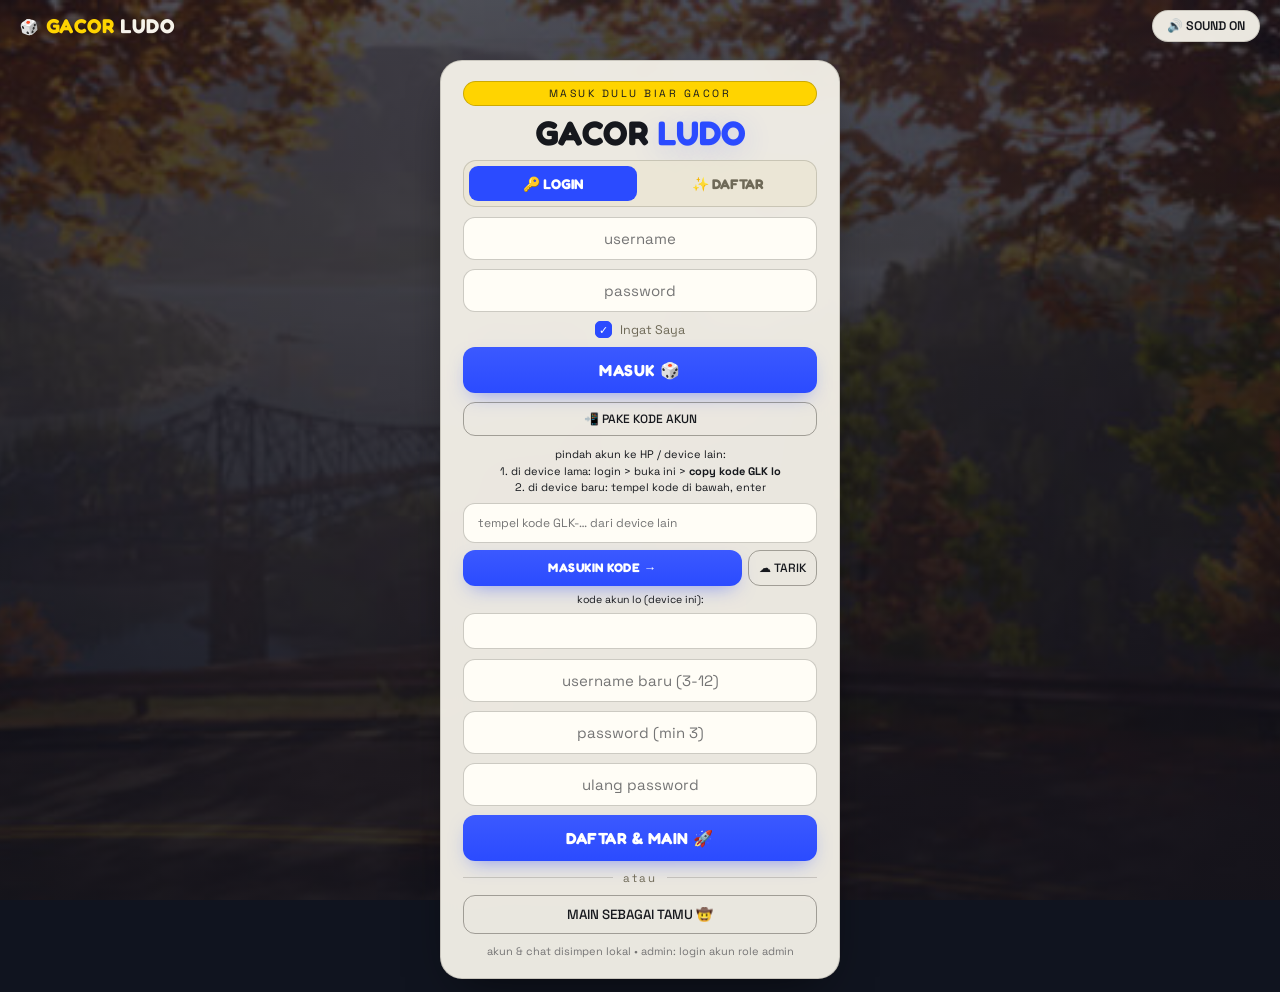
==== commit 0b9b3417: "v7.6: fix BGM gak bunyi (resume paused), dadu pecah (--dszf proporsional+backface hidden), chat nutu" ====
--- a/index.html
+++ b/index.html
@@ -39,6 +39,17 @@
         <input id="loginPw" class="aIn" type="password" maxlength="24" placeholder="password">
         <label class="remember"><input type="checkbox" id="rememberMe" checked><span class="cbx"></span>Ingat Saya</label>
         <button id="btnLogin" class="go big">MASUK 🎲</button>
+        <button type="button" id="accCodeBtn" class="ghost" style="font-size:12px;padding:8px 12px">📲 PAKE KODE AKUN</button>
+      </div>
+      <div class="authForm" id="accCodeBox" hidden style="gap:7px">
+        <div class="mut" style="font-size:11px;line-height:1.5">pindah akun ke HP / device lain:<br>1. di device lama: login &gt; buka ini &gt; <b>copy kode GLK lo</b><br>2. di device baru: tempel kode di bawah, enter</div>
+        <input id="codeAccIn" class="aIn" style="font-size:12px;text-align:left" placeholder="tempel kode GLK-… dari device lain" autocomplete="off">
+        <div style="display:flex;gap:6px">
+          <button type="button" id="codeAccUse" class="go" style="flex:1;font-size:12.5px">MASUKIN KODE →</button>
+          <button type="button" id="codeAccPull" class="ghost" style="font-size:12px;padding:8px 10px" title="tarik akun dari device lain yang lagi online">☁️ TARIK</button>
+        </div>
+        <div style="font-size:10.5px" class="mut">kode akun lo (device ini):</div>
+        <input id="codeAccGet" class="aIn" style="font-size:11px;text-align:left;font-family:monospace" readonly onclick="this.select()">
       </div>
       <div class="authForm" id="fReg" hidden>
         <input id="regUser" class="aIn" maxlength="12" placeholder="username baru (3-12)" autocomplete="off">
@@ -219,6 +230,7 @@
 <script src="js/net.js?v=7.5"></script>
 <script src="js/ui.js?v=7.5"></script>
 <script src="js/main.js?v=7.5"></script>
+<script src="js/sync.js?v=7.5"></script>
 <script src="js/admin.js?v=7.5"></script>
 </body>
 </html>
--- a/css/style.css
+++ b/css/style.css
@@ -213,8 +213,9 @@
 .cube{width:100%;height:100%;position:relative;transform-style:preserve-3d;
   transition:transform .82s cubic-bezier(.18,.68,.24,1)}
 .f{position:absolute;inset:0;background:linear-gradient(150deg,var(--ivory),#EAE1CC);
-  border-radius:19%;display:grid;grid-template:repeat(3,1fr)/repeat(3,1fr);place-items:center;padding:15%;
-  box-shadow:inset 0 0 0 2.5px #00000022, inset 0 -7px 12px #00000014}
+  border-radius:11%;display:grid;grid-template:repeat(3,1fr)/repeat(3,1fr);place-items:center;padding:15%;
+  box-shadow:inset 0 0 0 2.5px #00000022, inset 0 -7px 12px #00000014;
+  backface-visibility:hidden;-webkit-backface-visibility:hidden} /* radius kecil + backface hidden: muka dadu gak bolong/pecah pas muter */
 .pip{width:68%;height:68%;border-radius:50%;background:radial-gradient(circle at 35% 30%, #434E63, #171E2B)}
 .f1{transform:translateZ(calc(var(--dszf,40px)/2))}
 .f2{transform:rotateX(90deg) translateZ(calc(var(--dszf,40px)/2))}
@@ -324,7 +325,7 @@
   #scr-game{display:flex;flex-direction:column;align-items:center;gap:10px;height:auto}
   #boardCol{width:100%}
   #boardWrap{height:auto}
-  #boardBox{height:auto;margin:0 auto}
+  #boardBox{height:auto;aspect-ratio:auto;margin:0 auto} /* aspect-ratio:auto PENTING: slot row + papan lebih tinggi dari lebar — kalau dipaksa 1:1, papan overflow ke bawah & ketutup chat (bidak kuning/biru ilang) */
   :root{--dslot:56px;--panel:#F6F3EA;--panel2:#EFE9D8}
   /* HP: slot dadu jadi baris horizontal DI ATAS papan biar gak keluar layar */
   .diceSlot{position:static!important;width:var(--dslot,56px);height:var(--dslot,56px)}
@@ -341,7 +342,7 @@
   .diceWrap{animation:none}          /* bob dadu infinite = paint tiap frame, matiin */
   .tok.can .bd{animation-duration:1.1s} /* bob token pelan dikit biar gak ngos */
   .slotPulse{animation-duration:2.2s}
-  .tok{filter:drop-shadow(0 3px 4px #0007)} /* shadow token ditenangin */
+  .tok{filter:none} /* drop-shadow per-token (16x) = berat di HP — bd udah ada shadow bawaan */
   #boardBox{width:min(100vw - 16px, calc(100dvh - 320px), 500px)}
   .dice{--dszf:calc(var(--dslot,56px) * .62)}
   #adminBtn{display:inline-flex}      /* ADMIN keliatan lagi di HP buat admin */
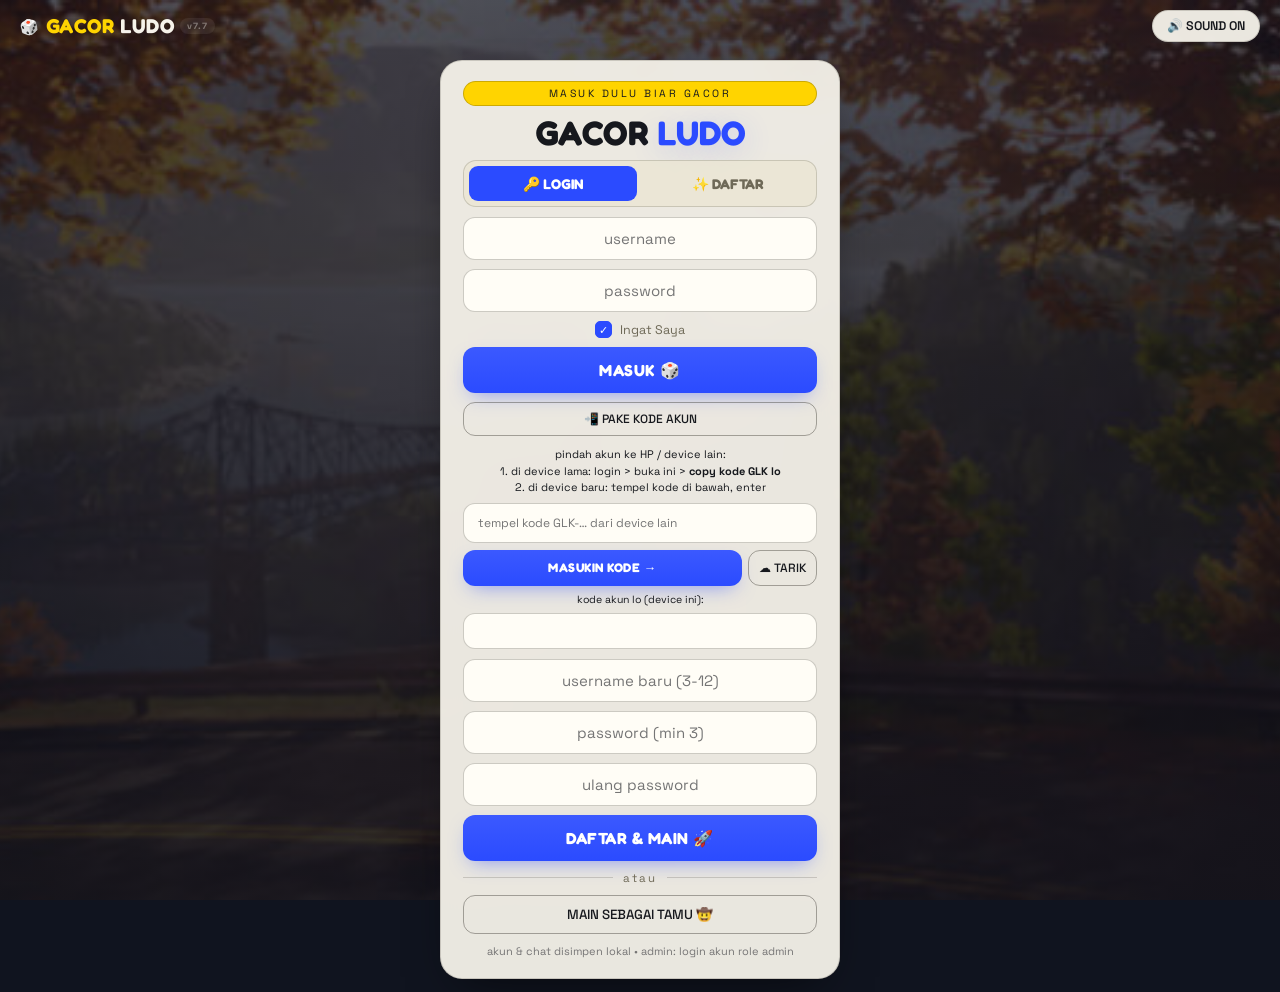
==== commit 5d80614e: "v7.7: badge versi keliatan biar gampang cek cache" ====
--- a/index.html
+++ b/index.html
@@ -8,13 +8,13 @@
 <link rel="preconnect" href="https://fonts.googleapis.com">
 <link rel="preconnect" href="https://fonts.gstatic.com" crossorigin>
 <link href="https://fonts.googleapis.com/css2?family=Fredoka:wght@400;500;600;700&family=Space+Grotesk:wght@400;500;700&display=swap" rel="stylesheet">
-<link rel="stylesheet" href="css/style.css?v=7.5">
+<link rel="stylesheet" href="css/style.css?v=7.7">
 </head>
 <body>
 <div id="bg"><img id="bgImg" src="assets/img/bg-lobby.jpg" alt=""><div class="bgShade"></div></div>
 
 <header id="top">
-  <div id="brand"><span class="diceIco">🎲</span><span class="b1">GACOR</span><span class="b2">LUDO</span></div>
+<div id="brand"><span class="diceIco">🎲</span><span class="b1">GACOR</span><span class="b2">LUDO</span><span class="ver" title="kalau versi lo beda dari ini, hard refresh (Ctrl+Shift+R)">v7.7</span></div>
   <div id="topBtns">
     <span id="userChip" class="chip" hidden></span>
     <span id="roomChip" class="chip" hidden></span>
@@ -225,12 +225,12 @@
 <div id="eatFlash"></div>
 <canvas id="fx"></canvas>
 
-<script src="js/db.js?v=7.5"></script>
-<script src="js/game.js?v=7.5"></script>
-<script src="js/net.js?v=7.5"></script>
-<script src="js/ui.js?v=7.5"></script>
-<script src="js/main.js?v=7.5"></script>
-<script src="js/sync.js?v=7.5"></script>
-<script src="js/admin.js?v=7.5"></script>
+<script src="js/db.js?v=7.7"></script>
+<script src="js/game.js?v=7.7"></script>
+<script src="js/net.js?v=7.7"></script>
+<script src="js/ui.js?v=7.7"></script>
+<script src="js/main.js?v=7.7"></script>
+<script src="js/sync.js?v=7.7"></script>
+<script src="js/admin.js?v=7.7"></script>
 </body>
 </html>
--- a/css/style.css
+++ b/css/style.css
@@ -33,6 +33,7 @@
 #brand .b1{color:var(--gold)}
 #brand .b2{color:#F6F3EA}
 #brand .diceIco{font-size:15px;transform:rotate(-12deg) translateY(-1px)}
+#brand .ver{font-size:9px;letter-spacing:1px;color:#F6F3EA66;background:#F6F3EA14;border-radius:999px;padding:2px 7px;font-family:'Space Grotesk';align-self:center}
 #topBtns{display:flex;gap:8px;align-items:center;min-width:0}
 #topBtns > *{flex-shrink:1}
 .chip{background:var(--panel);border:1px solid var(--line);border-radius:999px;
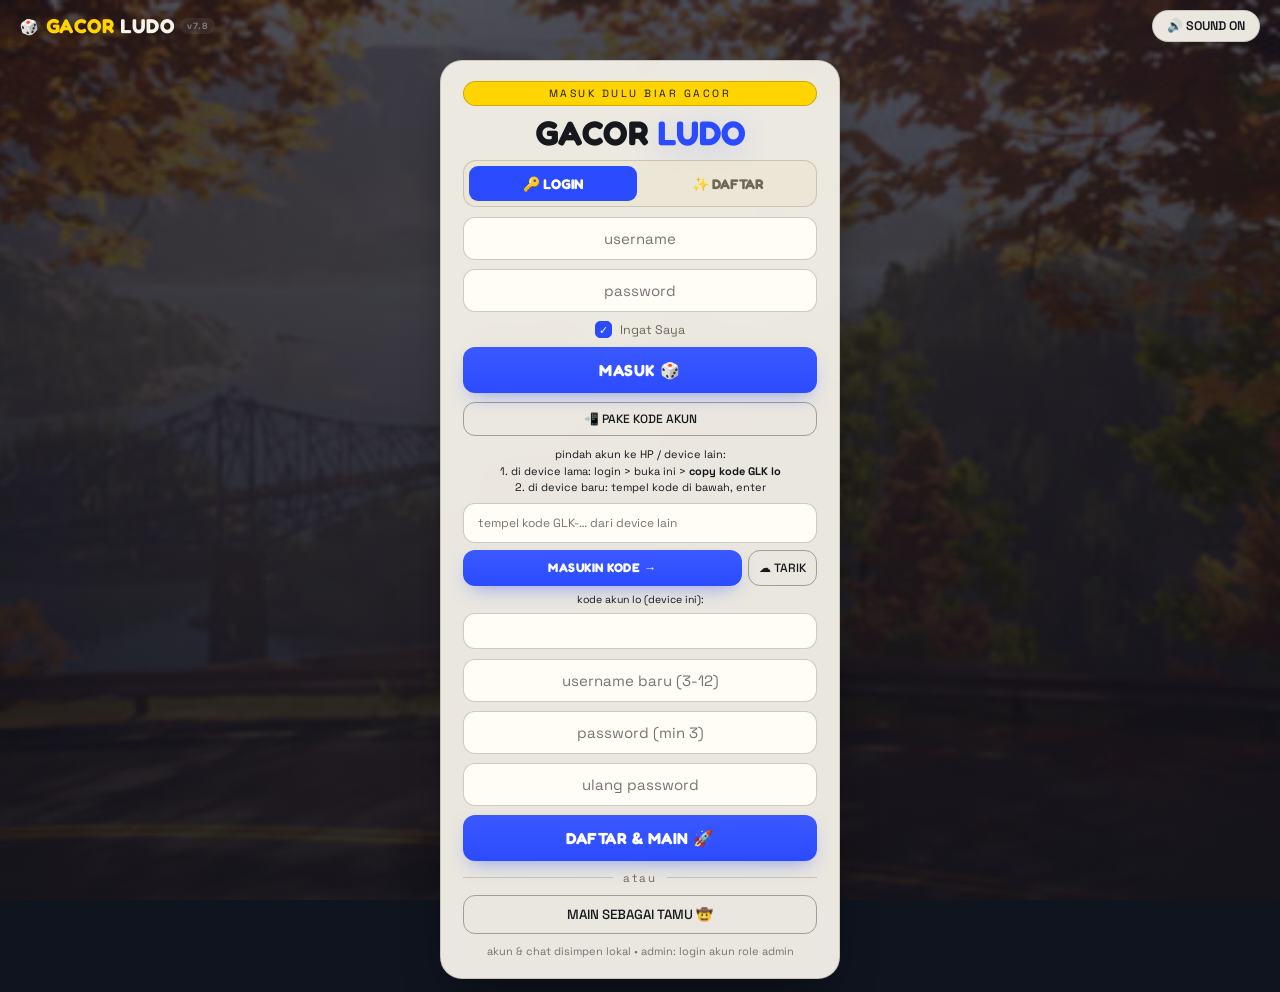
==== commit 41248382: "v7.8: join room publik (slot=kode+regex fix), token numpuk pojok (show sebelum buildTokens), BGM HP " ====
--- a/index.html
+++ b/index.html
@@ -8,13 +8,13 @@
 <link rel="preconnect" href="https://fonts.googleapis.com">
 <link rel="preconnect" href="https://fonts.gstatic.com" crossorigin>
 <link href="https://fonts.googleapis.com/css2?family=Fredoka:wght@400;500;600;700&family=Space+Grotesk:wght@400;500;700&display=swap" rel="stylesheet">
-<link rel="stylesheet" href="css/style.css?v=7.7">
+<link rel="stylesheet" href="css/style.css?v=7.8">
 </head>
 <body>
 <div id="bg"><img id="bgImg" src="assets/img/bg-lobby.jpg" alt=""><div class="bgShade"></div></div>
 
 <header id="top">
-<div id="brand"><span class="diceIco">🎲</span><span class="b1">GACOR</span><span class="b2">LUDO</span><span class="ver" title="kalau versi lo beda dari ini, hard refresh (Ctrl+Shift+R)">v7.7</span></div>
+<div id="brand"><span class="diceIco">🎲</span><span class="b1">GACOR</span><span class="b2">LUDO</span><span class="ver" title="kalau versi lo beda dari ini, hard refresh (Ctrl+Shift+R)">v7.8</span></div>
   <div id="topBtns">
     <span id="userChip" class="chip" hidden></span>
     <span id="roomChip" class="chip" hidden></span>
@@ -225,12 +225,12 @@
 <div id="eatFlash"></div>
 <canvas id="fx"></canvas>
 
-<script src="js/db.js?v=7.7"></script>
-<script src="js/game.js?v=7.7"></script>
-<script src="js/net.js?v=7.7"></script>
-<script src="js/ui.js?v=7.7"></script>
-<script src="js/main.js?v=7.7"></script>
-<script src="js/sync.js?v=7.7"></script>
-<script src="js/admin.js?v=7.7"></script>
+<script src="js/db.js?v=7.8"></script>
+<script src="js/game.js?v=7.8"></script>
+<script src="js/net.js?v=7.8"></script>
+<script src="js/ui.js?v=7.8"></script>
+<script src="js/main.js?v=7.8"></script>
+<script src="js/sync.js?v=7.8"></script>
+<script src="js/admin.js?v=7.8"></script>
 </body>
 </html>
--- a/css/style.css
+++ b/css/style.css
@@ -332,7 +332,7 @@
   .diceSlot{position:static!important;width:var(--dslot,56px);height:var(--dslot,56px)}
   #boardBox{display:grid;grid-template-columns:repeat(4,1fr);justify-items:center;align-items:center;padding-top:0}
   #slot-red,#slot-green,#slot-yellow,#slot-blue{grid-row:1}
-  #slot-red{grid-column:1}#slot-green{grid-column:2}#slot-blue{grid-column:3}#slot-yellow{grid-column:4}
+  #slot-red{grid-column:1}#slot-green{grid-column:2}#slot-yellow{grid-column:3}#slot-blue{grid-column:4} /* urutan visual = urutan giliran: merah(0) hijau(1) kuning(2) biru(3) — dulu biru&kuning kebalik, giliran keliatan "loncat" */
   #board{grid-row:2;grid-column:1/5;width:100%}
   #side{width:100%;position:static;height:auto;min-height:0}
   #side .chatBox{flex:none}
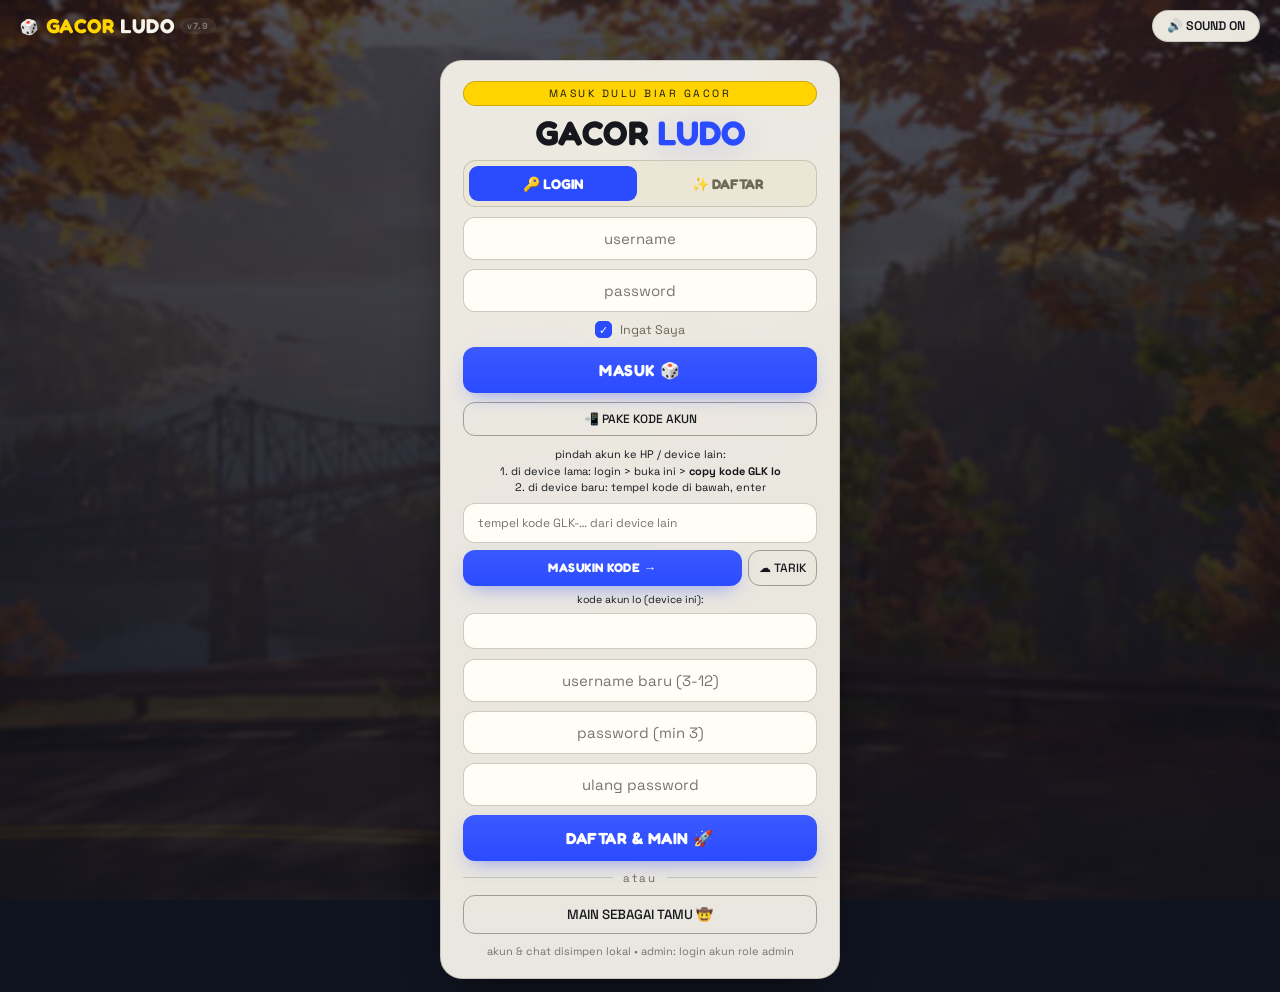
==== commit e96e2d67: "v7.9: dadu HP gak bisa dipencet (mySeat ikut swap kursi host), chat warna ikut bidak + bisa diliat r" ====
--- a/index.html
+++ b/index.html
@@ -8,13 +8,13 @@
 <link rel="preconnect" href="https://fonts.googleapis.com">
 <link rel="preconnect" href="https://fonts.gstatic.com" crossorigin>
 <link href="https://fonts.googleapis.com/css2?family=Fredoka:wght@400;500;600;700&family=Space+Grotesk:wght@400;500;700&display=swap" rel="stylesheet">
-<link rel="stylesheet" href="css/style.css?v=7.8">
+<link rel="stylesheet" href="css/style.css?v=7.9">
 </head>
 <body>
 <div id="bg"><img id="bgImg" src="assets/img/bg-lobby.jpg" alt=""><div class="bgShade"></div></div>
 
 <header id="top">
-<div id="brand"><span class="diceIco">🎲</span><span class="b1">GACOR</span><span class="b2">LUDO</span><span class="ver" title="kalau versi lo beda dari ini, hard refresh (Ctrl+Shift+R)">v7.8</span></div>
+<div id="brand"><span class="diceIco">🎲</span><span class="b1">GACOR</span><span class="b2">LUDO</span><span class="ver" title="kalau versi lo beda dari ini, hard refresh (Ctrl+Shift+R)">v7.9</span></div>
   <div id="topBtns">
     <span id="userChip" class="chip" hidden></span>
     <span id="roomChip" class="chip" hidden></span>
@@ -148,7 +148,7 @@
     <aside id="side">
       <div id="turnbar"><span class="td" id="turnDot"></span><span id="turnTxt">…</span></div>
       <div class="chatBox">
-        <div class="ft">💬 CHAT MATCH</div>
+        <div class="ft chatTog" title="pencet buat gedein / kecilin chat">💬 CHAT MATCH <span class="togIco">⤢</span></div>
         <div class="chatList" data-room="global"></div>
         <form class="chatForm"><input id="chatIn" maxlength="120" placeholder="ngomong dong…" autocomplete="off"><button type="submit" class="go">➤</button></form>
       </div>
@@ -225,12 +225,12 @@
 <div id="eatFlash"></div>
 <canvas id="fx"></canvas>
 
-<script src="js/db.js?v=7.8"></script>
-<script src="js/game.js?v=7.8"></script>
-<script src="js/net.js?v=7.8"></script>
-<script src="js/ui.js?v=7.8"></script>
-<script src="js/main.js?v=7.8"></script>
-<script src="js/sync.js?v=7.8"></script>
-<script src="js/admin.js?v=7.8"></script>
+<script src="js/db.js?v=7.9"></script>
+<script src="js/game.js?v=7.9"></script>
+<script src="js/net.js?v=7.9"></script>
+<script src="js/ui.js?v=7.9"></script>
+<script src="js/main.js?v=7.9"></script>
+<script src="js/sync.js?v=7.9"></script>
+<script src="js/admin.js?v=7.9"></script>
 </body>
 </html>
--- a/css/style.css
+++ b/css/style.css
@@ -262,7 +262,16 @@
 .cLine .who{font-weight:700;white-space:nowrap}
 .cLine .tx{color:#3A3E48;word-break:break-word}
 .cLine.me .tx{color:var(--pri)}
+.cLine .who .cbdg{display:inline-block;width:9px;height:9px;border-radius:50%;margin-right:4px;vertical-align:baseline;box-shadow:inset 0 -1px 2px #0005}
 @keyframes feedIn{from{opacity:0;transform:translateY(-6px)}}
+/* toggle chat kecil↔gede (buka riwayat) — kepencet di judul CHAT MATCH */
+.chatTog{cursor:pointer;user-select:none}
+.chatTog:hover{color:var(--txt)}
+.togIco{transition:transform .25s}
+.chatBox.big .togIco{transform:rotate(180deg)}
+#side .chatBox.big{flex:1.6}
+#side .chatBox.big .chatList{max-height:none;flex:1}
+#side .chatBox:not(.big) .chatList{min-height:120px}
 .chatForm{display:flex;gap:7px;flex:none}
 .chatForm input{flex:1;background:#FFFDF6;border:1px solid rgba(23,20,12,.22);border-radius:10px;color:var(--txt);
   font-size:12.5px;padding:8px 11px;outline:none;min-width:0}
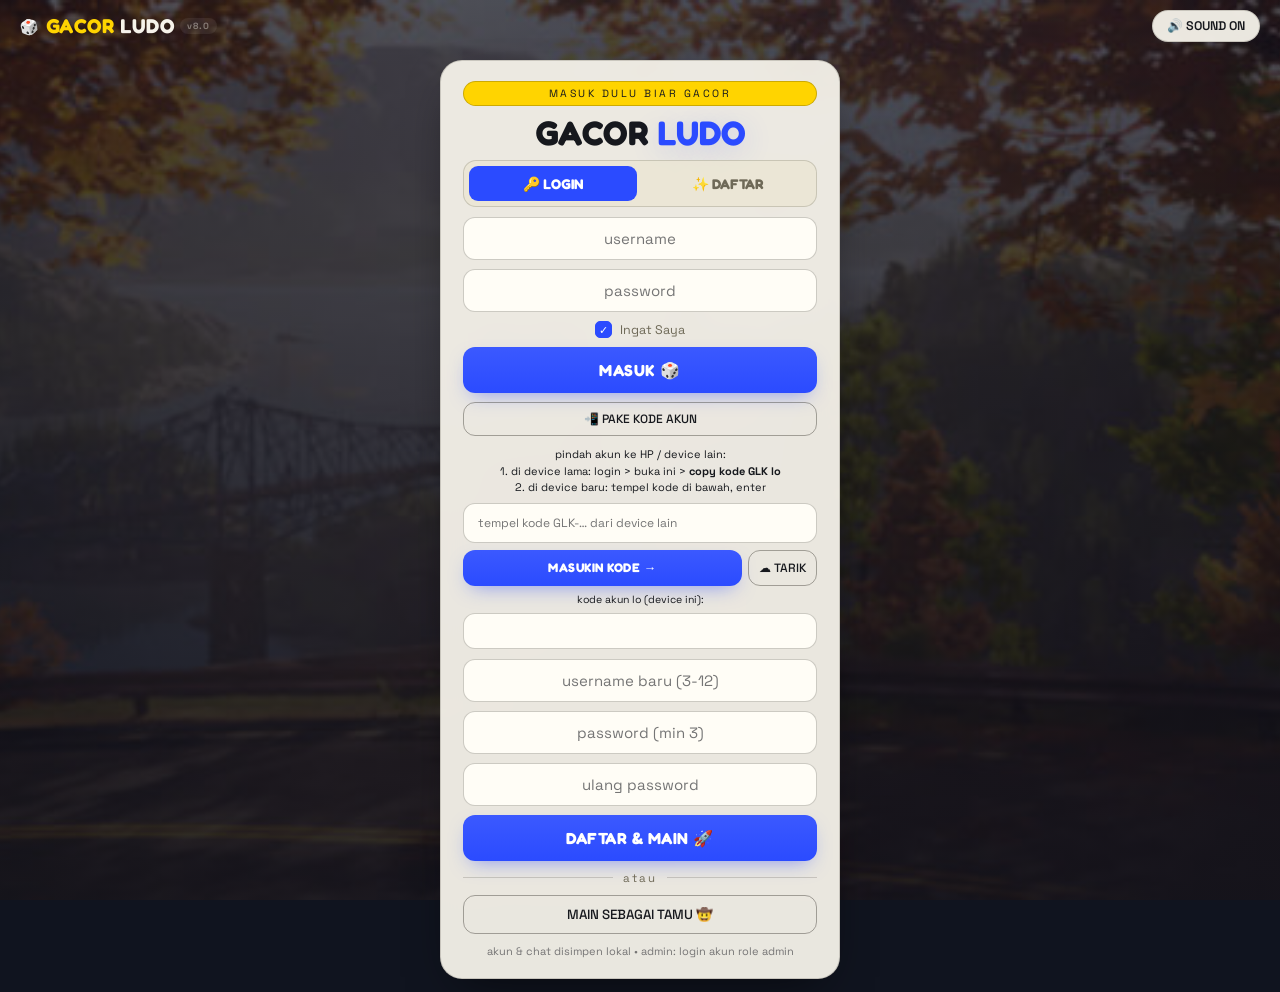
==== commit ced0fd55: "v8.0: seed admin via hash (anti-curi admin)" ====
--- a/index.html
+++ b/index.html
@@ -8,13 +8,13 @@
 <link rel="preconnect" href="https://fonts.googleapis.com">
 <link rel="preconnect" href="https://fonts.gstatic.com" crossorigin>
 <link href="https://fonts.googleapis.com/css2?family=Fredoka:wght@400;500;600;700&family=Space+Grotesk:wght@400;500;700&display=swap" rel="stylesheet">
-<link rel="stylesheet" href="css/style.css?v=7.9">
+<link rel="stylesheet" href="css/style.css?v=8.0">
 </head>
 <body>
 <div id="bg"><img id="bgImg" src="assets/img/bg-lobby.jpg" alt=""><div class="bgShade"></div></div>
 
 <header id="top">
-<div id="brand"><span class="diceIco">🎲</span><span class="b1">GACOR</span><span class="b2">LUDO</span><span class="ver" title="kalau versi lo beda dari ini, hard refresh (Ctrl+Shift+R)">v7.9</span></div>
+<div id="brand"><span class="diceIco">🎲</span><span class="b1">GACOR</span><span class="b2">LUDO</span><span class="ver" title="kalau versi lo beda dari ini, hard refresh (Ctrl+Shift+R)">v8.0</span></div>
   <div id="topBtns">
     <span id="userChip" class="chip" hidden></span>
     <span id="roomChip" class="chip" hidden></span>
@@ -225,12 +225,12 @@
 <div id="eatFlash"></div>
 <canvas id="fx"></canvas>
 
-<script src="js/db.js?v=7.9"></script>
-<script src="js/game.js?v=7.9"></script>
-<script src="js/net.js?v=7.9"></script>
-<script src="js/ui.js?v=7.9"></script>
-<script src="js/main.js?v=7.9"></script>
-<script src="js/sync.js?v=7.9"></script>
-<script src="js/admin.js?v=7.9"></script>
+<script src="js/db.js?v=8.0"></script>
+<script src="js/game.js?v=8.0"></script>
+<script src="js/net.js?v=8.0"></script>
+<script src="js/ui.js?v=8.0"></script>
+<script src="js/main.js?v=8.0"></script>
+<script src="js/sync.js?v=8.0"></script>
+<script src="js/admin.js?v=8.0"></script>
 </body>
 </html>
